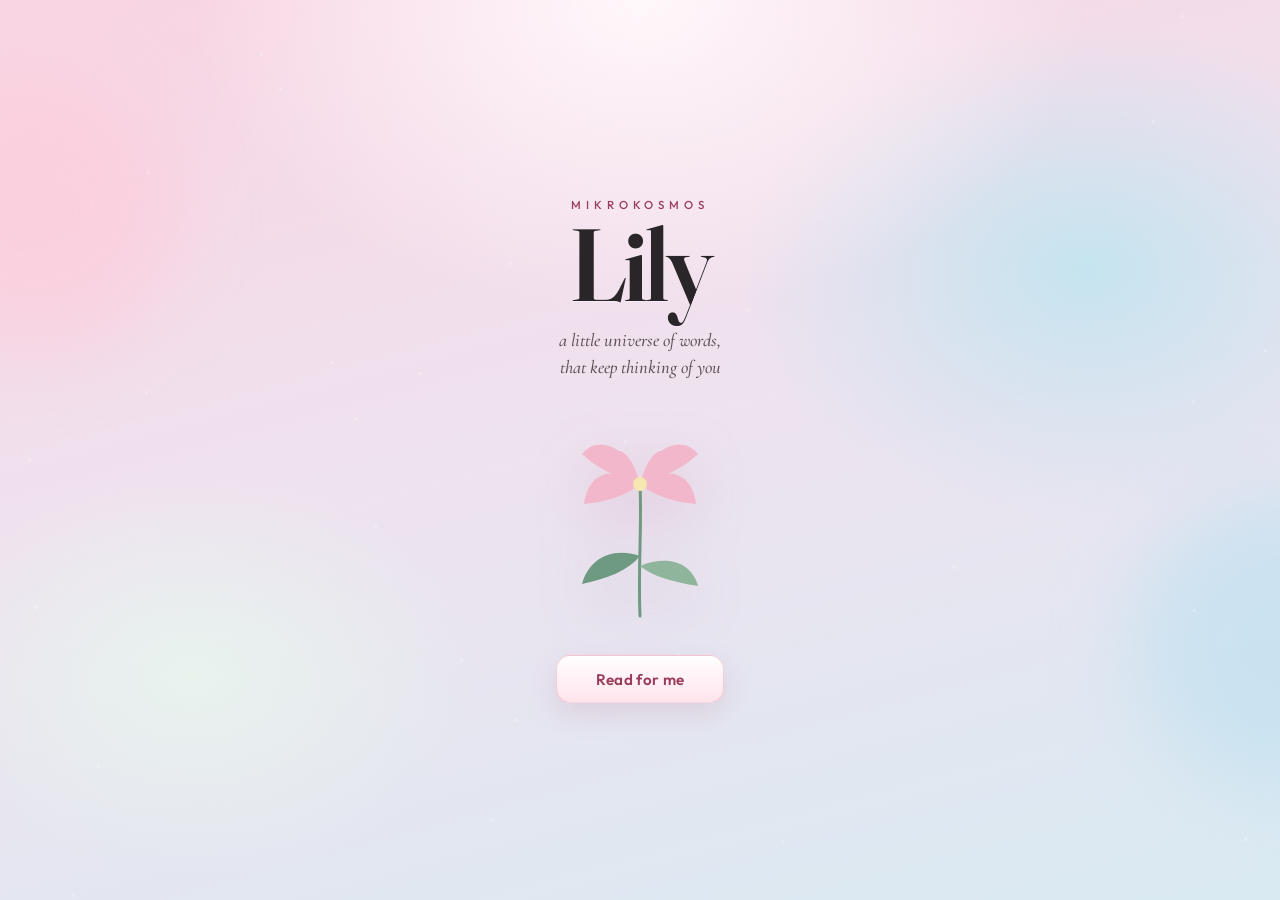
==== for-lily.html @ b0ace785 "update to page" ====
<!DOCTYPE html>
<html lang="en">

<head>
    <meta charset="UTF-8" />
    <meta name="viewport" content="width=device-width, initial-scale=1.0, viewport-fit=cover" />
    <meta name="theme-color" content="#f3c4d4" />
    <meta name="description" content="Mikrokosmos — quiet words written for Lily." />
    <title>Lily — Mikrokosmos</title>
    <link rel="preconnect" href="https://fonts.googleapis.com" />
    <link rel="preconnect" href="https://fonts.gstatic.com" crossorigin />
    <link
        href="https://fonts.googleapis.com/css2?family=Cormorant+Garamond:ital,wght@0,500;0,600;1,500&family=Fraunces:opsz,wght@9..144,500;9..144,600&family=Noto+Serif+Myanmar:wght@400;500;600&family=Outfit:wght@400;500;600&display=swap"
        rel="stylesheet" />
    <link rel="stylesheet" href="./for-lily.css" />
</head>

<body>
    <div class="sky" aria-hidden="true">
        <div class="sky__glow sky__glow--a"></div>
        <div class="sky__glow sky__glow--b"></div>
        <div class="sky__stars" id="sky-stars"></div>
        <div class="sky__petals" id="sky-petals"></div>
    </div>

    <a class="skip-link" href="#reader">Skip to quotes</a>

    <!-- Cover: brand-first hero -->
    <section id="cover" class="cover" aria-label="Cover for Lily">
        <div class="cover__stage">
            <p class="cover__whisper">mikrokosmos</p>
            <h1 class="cover__brand">Lily</h1>
            <p class="cover__line">a little universe of words,<br />that keep thinking of you</p>

            <div class="cover__bloom" aria-hidden="true">
                <svg class="lily-svg" viewBox="0 0 200 220" fill="none" xmlns="http://www.w3.org/2000/svg">
                    <path class="lily-svg__stem" d="M100 210 C98 160, 102 120, 100 78" stroke="currentColor"
                        stroke-width="3" stroke-linecap="round" />
                    <path class="lily-svg__leaf" d="M100 150 C70 140, 48 155, 42 178 C68 172, 88 165, 100 150Z"
                        fill="currentColor" />
                    <path class="lily-svg__leaf lily-svg__leaf--r"
                        d="M100 160 C130 148, 152 158, 158 180 C132 176, 112 170, 100 160Z" fill="currentColor" />
                    <g class="lily-svg__bloom">
                        <path d="M100 78 C88 40, 58 28, 42 48 C56 62, 78 72, 100 78Z" fill="currentColor" />
                        <path d="M100 78 C112 40, 142 28, 158 48 C144 62, 122 72, 100 78Z" fill="currentColor" />
                        <path d="M100 78 C70 58, 48 68, 44 98 C66 96, 86 90, 100 78Z" fill="currentColor" />
                        <path d="M100 78 C130 58, 152 68, 156 98 C134 96, 114 90, 100 78Z" fill="currentColor" />
                        <path d="M100 78 C92 48, 78 36, 70 52 C78 62, 90 72, 100 78Z" fill="currentColor" />
                        <path d="M100 78 C108 48, 122 36, 130 52 C122 62, 110 72, 100 78Z" fill="currentColor" />
                        <circle cx="100" cy="78" r="7" fill="#f7e7b0" />
                    </g>
                </svg>
            </div>

            <button type="button" class="cover__cta" id="enter-btn">
                Read for me
            </button>
        </div>
    </section>

    <!-- One-quote-per-page reader -->
    <section id="reader" class="reader is-hidden" aria-label="Quote pages" hidden>
        <header class="reader__top">
            <button type="button" class="icon-btn" id="back-cover" aria-label="Back to cover">
                <span aria-hidden="true">←</span>
            </button>
            <p class="reader__mark">for Lily</p>
            <p class="reader__count" id="page-count" aria-live="polite">1 / 1</p>
        </header>

        <div class="reader__stage" id="quote-stage">
            <article class="quote" id="quote-card" aria-live="polite">
                <p class="quote__title" id="quote-title" hidden></p>
                <p class="quote__body" id="quote-body"></p>
                <p class="quote__author" id="quote-author" hidden></p>
            </article>
        </div>

        <nav class="reader__nav" aria-label="Quote navigation">
            <button type="button" class="nav-btn" id="prev-btn" aria-label="Previous quote">
                Prev
            </button>
            <div class="reader__dots" id="progress-track" aria-hidden="true">
                <span class="reader__progress" id="progress-fill"></span>
            </div>
            <button type="button" class="nav-btn nav-btn--primary" id="next-btn" aria-label="Next quote">
                Next
            </button>
        </nav>

        <p class="reader__hint" id="swipe-hint">swipe or tap next</p>
    </section>

    <script src="./for-lily.js" defer></script>
</body>

</html>
---- for-lily.css ----
/* ==========================================================================
   For Lily — Mikrokosmos
   Mobile-first for OnePlus-class phones (~360–430px), scales up gracefully
   ========================================================================== */

:root {
  --rose-50: #fff7f9;
  --rose-100: #ffe4ec;
  --rose-200: #f7c1d2;
  --rose-300: #ef9bb5;
  --rose-500: #d96b8a;
  --rose-700: #9a3d5a;
  --sky-100: #e8f4f8;
  --sky-200: #c5e4ef;
  --mint-100: #e8f3ee;
  --ink: #2a2528;
  --ink-soft: #5c5156;
  --paper: rgba(255, 250, 252, 0.72);
  --champagne: #e8cf9a;
  --stem: #6f9a82;
  --leaf: #8fb59c;

  --font-brand: "Fraunces", "Cormorant Garamond", Georgia, serif;
  --font-quote: "Cormorant Garamond", "Noto Serif Myanmar", Georgia, serif;
  --font-mm: "Noto Serif Myanmar", "Cormorant Garamond", Georgia, serif;
  --font-ui: "Outfit", system-ui, sans-serif;

  --safe-top: env(safe-area-inset-top, 0px);
  --safe-bottom: env(safe-area-inset-bottom, 0px);
  --page-pad: clamp(1rem, 4.5vw, 1.5rem);

  --ease-soft: cubic-bezier(0.22, 1, 0.36, 1);
  --dur: 480ms;
}

*,
*::before,
*::after {
  box-sizing: border-box;
}

html,
body {
  margin: 0;
  min-height: 100%;
  min-height: 100dvh;
}

body {
  font-family: var(--font-ui);
  color: var(--ink);
  background: #f6dbe6;
  overflow-x: hidden;
  -webkit-font-smoothing: antialiased;
  text-rendering: optimizeLegibility;
}

button {
  font: inherit;
  color: inherit;
  border: 0;
  background: none;
  cursor: pointer;
  -webkit-tap-highlight-color: transparent;
}

.is-hidden,
[hidden] {
  display: none !important;
}

.skip-link {
  position: absolute;
  left: -999px;
  top: 0;
  z-index: 100;
  padding: 0.75rem 1rem;
  background: var(--ink);
  color: #fff;
}

.skip-link:focus {
  left: 0.75rem;
  top: calc(0.75rem + var(--safe-top));
}

/* --------------------------------------------------------------------------
   Atmosphere
   -------------------------------------------------------------------------- */

.sky {
  position: fixed;
  inset: 0;
  z-index: 0;
  pointer-events: none;
  overflow: hidden;
  background:
    radial-gradient(120% 80% at 50% -10%, #fff8fb 0%, transparent 55%),
    radial-gradient(90% 70% at 100% 20%, var(--sky-200) 0%, transparent 50%),
    radial-gradient(80% 60% at 0% 80%, var(--mint-100) 0%, transparent 45%),
    linear-gradient(165deg, #f9d4e2 0%, #f0e0ef 42%, #d9eaf2 100%);
}

.sky__glow {
  position: absolute;
  border-radius: 50%;
  filter: blur(40px);
  opacity: 0.55;
  animation: drift 14s var(--ease-soft) infinite alternate;
}

.sky__glow--a {
  width: 55vw;
  height: 55vw;
  max-width: 280px;
  max-height: 280px;
  top: 8%;
  left: -8%;
  background: #ffc9d8;
}

.sky__glow--b {
  width: 60vw;
  height: 60vw;
  max-width: 300px;
  max-height: 300px;
  right: -12%;
  bottom: 12%;
  background: #b9dff0;
  animation-delay: -4s;
}

.sky__stars,
.sky__petals {
  position: absolute;
  inset: 0;
}

.star {
  position: absolute;
  width: 3px;
  height: 3px;
  border-radius: 50%;
  background: rgba(255, 255, 255, 0.9);
  box-shadow: 0 0 6px rgba(255, 255, 255, 0.55);
  animation: twinkle var(--twinkle, 3s) ease-in-out infinite;
  opacity: 0.35;
}

.petal {
  position: absolute;
  top: -5vh;
  width: var(--petal-w, 12px);
  height: var(--petal-h, 16px);
  border-radius: 70% 70% 60% 60% / 80% 80% 40% 40%;
  background: linear-gradient(160deg, #ffe0ea, #f2a8bf 55%, #e890a8);
  opacity: var(--petal-opacity, 0.55);
  animation: fall var(--fall, 12s) linear infinite;
  will-change: transform, opacity;
}

.petal--soft {
  filter: blur(0.2px);
  background: linear-gradient(160deg, #fff0f5, #f7c1d2);
}

@keyframes drift {
  from {
    transform: translate3d(0, 0, 0);
  }

  to {
    transform: translate3d(18px, 24px, 0);
  }
}

@keyframes twinkle {
  0%,
  100% {
    opacity: 0.2;
    transform: scale(0.8);
  }

  50% {
    opacity: 0.85;
    transform: scale(1.15);
  }
}

@keyframes fall {
  0% {
    transform: translate3d(0, 0, 0) rotate(var(--rot, 0deg));
    opacity: 0;
  }

  10% {
    opacity: var(--petal-opacity, 0.55);
  }

  85% {
    opacity: var(--petal-opacity, 0.55);
  }

  100% {
    transform: translate3d(var(--drift-x, 40px), 115vh, 0) rotate(calc(var(--rot, 0deg) + 300deg));
    opacity: 0;
  }
}

/* --------------------------------------------------------------------------
   Cover — one composition, brand first
   -------------------------------------------------------------------------- */

.cover {
  position: relative;
  z-index: 1;
  min-height: 100dvh;
  min-height: 100svh;
  display: grid;
  place-items: center;
  padding: calc(var(--page-pad) + var(--safe-top)) var(--page-pad)
    calc(var(--page-pad) + var(--safe-bottom));
}

.cover__stage {
  width: min(100%, 26rem);
  text-align: center;
  animation: rise-in 900ms var(--ease-soft) both;
}

.cover__whisper {
  margin: 0 0 0.35rem;
  font-family: var(--font-ui);
  font-size: 0.72rem;
  font-weight: 500;
  letter-spacing: 0.42em;
  text-transform: uppercase;
  color: var(--rose-700);
  opacity: 0.75;
  animation: fade-soft 1.1s var(--ease-soft) 0.15s both;
}

.cover__brand {
  margin: 0;
  font-family: var(--font-brand);
  font-weight: 600;
  font-size: clamp(4.6rem, 22vw, 6.4rem);
  line-height: 0.92;
  letter-spacing: -0.03em;
  color: var(--ink);
  text-shadow: 0 1px 0 rgba(255, 255, 255, 0.35);
  animation: brand-in 1s var(--ease-soft) 0.05s both;
}

.cover__line {
  margin: 1rem auto 0;
  max-width: 16rem;
  font-family: var(--font-quote);
  font-size: 1.15rem;
  font-style: italic;
  font-weight: 500;
  line-height: 1.45;
  color: var(--ink-soft);
  animation: fade-soft 1.1s var(--ease-soft) 0.35s both;
}

.cover__bloom {
  margin: 1.6rem auto 1.8rem;
  width: min(52vw, 11.5rem);
  color: #f2b4c7;
  animation: bloom-sway 5.5s ease-in-out infinite;
  filter: drop-shadow(0 18px 28px rgba(180, 90, 120, 0.18));
}

.lily-svg {
  display: block;
  width: 100%;
  height: auto;
}

.lily-svg__stem,
.lily-svg__leaf {
  color: var(--stem);
}

.lily-svg__leaf--r {
  color: var(--leaf);
}

.lily-svg__bloom {
  color: #f3b7cb;
  transform-origin: 100px 90px;
  animation: petal-breathe 4.2s ease-in-out infinite;
}

.cover__cta {
  display: inline-flex;
  align-items: center;
  justify-content: center;
  min-height: 3rem;
  min-width: 10.5rem;
  padding: 0.85rem 1.6rem;
  border-radius: 0.9rem;
  background: linear-gradient(180deg, #fff 0%, var(--rose-100) 100%);
  color: var(--rose-700);
  font-weight: 600;
  font-size: 0.95rem;
  letter-spacing: 0.02em;
  border: 1px solid rgba(217, 107, 138, 0.28);
  box-shadow: 0 10px 28px rgba(180, 90, 120, 0.16);
  transition:
    transform 200ms var(--ease-soft),
    box-shadow 200ms var(--ease-soft);
  animation: fade-soft 1s var(--ease-soft) 0.55s both;
}

.cover__cta:hover,
.cover__cta:focus-visible {
  transform: translateY(-2px);
  box-shadow: 0 14px 32px rgba(180, 90, 120, 0.22);
  outline: none;
}

.cover__cta:active {
  transform: translateY(1px);
}

.cover.is-leaving .cover__stage {
  animation: cover-out 420ms var(--ease-soft) forwards;
}

@keyframes rise-in {
  from {
    opacity: 0;
    transform: translateY(18px);
  }

  to {
    opacity: 1;
    transform: translateY(0);
  }
}

@keyframes brand-in {
  from {
    opacity: 0;
    transform: translateY(24px) scale(0.96);
    letter-spacing: 0.08em;
  }

  to {
    opacity: 1;
    transform: translateY(0) scale(1);
    letter-spacing: -0.03em;
  }
}

@keyframes fade-soft {
  from {
    opacity: 0;
    transform: translateY(10px);
  }

  to {
    opacity: 1;
    transform: translateY(0);
  }
}

@keyframes bloom-sway {
  0%,
  100% {
    transform: rotate(-2deg) translateY(0);
  }

  50% {
    transform: rotate(2.5deg) translateY(-6px);
  }
}

@keyframes petal-breathe {
  0%,
  100% {
    transform: scale(1);
  }

  50% {
    transform: scale(1.03);
  }
}

@keyframes cover-out {
  to {
    opacity: 0;
    transform: translateY(-16px) scale(0.98);
  }
}

/* --------------------------------------------------------------------------
   Reader — one quote per viewport page
   -------------------------------------------------------------------------- */

.reader {
  position: relative;
  z-index: 1;
  min-height: 100dvh;
  min-height: 100svh;
  display: grid;
  grid-template-rows: auto 1fr auto auto;
  padding: calc(0.65rem + var(--safe-top)) var(--page-pad)
    calc(0.85rem + var(--safe-bottom));
  gap: 0.4rem;
  animation: reader-in var(--dur) var(--ease-soft) both;
  /* Phone frame comfort: keep content in a readable column */
  width: min(100%, 28rem);
  margin-inline: auto;
}

.reader.is-entering {
  animation-name: reader-in;
}

@keyframes reader-in {
  from {
    opacity: 0;
    transform: translateY(20px);
  }

  to {
    opacity: 1;
    transform: translateY(0);
  }
}

.reader__top {
  display: grid;
  grid-template-columns: 2.5rem 1fr auto;
  align-items: center;
  gap: 0.5rem;
  min-height: 2.75rem;
}

.icon-btn {
  width: 2.5rem;
  height: 2.5rem;
  border-radius: 0.75rem;
  display: grid;
  place-items: center;
  color: var(--rose-700);
  background: rgba(255, 255, 255, 0.45);
  border: 1px solid rgba(217, 107, 138, 0.18);
  transition: background 160ms ease;
}

.icon-btn:active {
  background: rgba(255, 255, 255, 0.75);
}

.reader__mark {
  margin: 0;
  text-align: center;
  font-size: 0.78rem;
  font-weight: 500;
  letter-spacing: 0.18em;
  text-transform: lowercase;
  color: var(--rose-700);
  opacity: 0.8;
}

.reader__count {
  margin: 0;
  font-variant-numeric: tabular-nums;
  font-size: 0.78rem;
  font-weight: 500;
  color: var(--ink-soft);
  min-width: 3.5rem;
  text-align: right;
}

.reader__stage {
  display: grid;
  place-items: center;
  min-height: 0;
  touch-action: pan-y;
  user-select: none;
  -webkit-user-select: none;
}

.quote {
  width: 100%;
  max-height: 100%;
  overflow: auto;
  padding: 1.35rem 1.15rem 1.5rem;
  border-radius: 1.15rem;
  background: var(--paper);
  border: 1px solid rgba(255, 255, 255, 0.65);
  backdrop-filter: blur(10px);
  -webkit-backdrop-filter: blur(10px);
  box-shadow: 0 18px 40px rgba(140, 80, 110, 0.1);
  text-align: center;
  transition:
    transform var(--dur) var(--ease-soft),
    opacity var(--dur) var(--ease-soft);
}

.quote.is-exit-next {
  opacity: 0;
  transform: translateX(-18px);
}

.quote.is-exit-prev {
  opacity: 0;
  transform: translateX(18px);
}

.quote.is-enter-next {
  animation: quote-in-next var(--dur) var(--ease-soft) both;
}

.quote.is-enter-prev {
  animation: quote-in-prev var(--dur) var(--ease-soft) both;
}

@keyframes quote-in-next {
  from {
    opacity: 0;
    transform: translateX(22px);
  }

  to {
    opacity: 1;
    transform: translateX(0);
  }
}

@keyframes quote-in-prev {
  from {
    opacity: 0;
    transform: translateX(-22px);
  }

  to {
    opacity: 1;
    transform: translateX(0);
  }
}

.quote__title {
  margin: 0 0 0.85rem;
  font-family: var(--font-brand);
  font-size: clamp(1.15rem, 4.8vw, 1.4rem);
  font-weight: 600;
  color: var(--rose-700);
  letter-spacing: 0.01em;
}

.quote__body {
  margin: 0;
  font-family: var(--font-quote);
  font-size: clamp(1.2rem, 5.2vw, 1.55rem);
  font-weight: 500;
  line-height: 1.65;
  white-space: pre-line;
  color: var(--ink);
}

.quote__body.is-mm {
  font-family: var(--font-mm);
  font-size: clamp(1.05rem, 4.6vw, 1.28rem);
  line-height: 1.85;
  font-weight: 500;
}

.quote__body.is-short {
  font-size: clamp(1.45rem, 6.2vw, 1.9rem);
  line-height: 1.55;
}

.quote__body.is-short.is-mm {
  font-size: clamp(1.2rem, 5.2vw, 1.5rem);
  line-height: 1.75;
}

.quote__author {
  margin: 1.15rem 0 0;
  font-family: var(--font-ui);
  font-size: 0.8rem;
  font-weight: 500;
  letter-spacing: 0.04em;
  color: var(--ink-soft);
}

.reader__nav {
  display: grid;
  grid-template-columns: auto 1fr auto;
  align-items: center;
  gap: 0.65rem;
  margin-top: 0.35rem;
}

.nav-btn {
  min-height: 2.7rem;
  min-width: 4.4rem;
  padding: 0.55rem 0.95rem;
  border-radius: 0.8rem;
  font-size: 0.88rem;
  font-weight: 600;
  color: var(--ink-soft);
  background: rgba(255, 255, 255, 0.42);
  border: 1px solid rgba(90, 70, 80, 0.1);
  transition:
    transform 160ms var(--ease-soft),
    background 160ms ease,
    opacity 160ms ease;
}

.nav-btn--primary {
  color: var(--rose-700);
  background: linear-gradient(180deg, #fff 0%, var(--rose-100) 100%);
  border-color: rgba(217, 107, 138, 0.25);
}

.nav-btn:active:not(:disabled) {
  transform: scale(0.97);
}

.nav-btn:disabled {
  opacity: 0.35;
  cursor: not-allowed;
}

.reader__dots {
  position: relative;
  height: 4px;
  border-radius: 999px;
  background: rgba(255, 255, 255, 0.45);
  overflow: hidden;
}

.reader__progress {
  display: block;
  height: 100%;
  width: 0%;
  border-radius: inherit;
  background: linear-gradient(90deg, var(--rose-300), var(--champagne));
  transition: width 320ms var(--ease-soft);
}

.reader__hint {
  margin: 0.15rem 0 0;
  text-align: center;
  font-size: 0.7rem;
  letter-spacing: 0.12em;
  text-transform: lowercase;
  color: var(--ink-soft);
  opacity: 0.55;
  transition: opacity 400ms ease;
}

.reader__hint.is-gone {
  opacity: 0;
}

/* --------------------------------------------------------------------------
   Responsive — larger phones / small tablets / desktop preview
   -------------------------------------------------------------------------- */

/* OnePlus / tall Android phones often sit around 360–430 CSS px */
@media (min-width: 390px) {
  .quote {
    padding: 1.6rem 1.4rem 1.75rem;
  }
}

@media (min-width: 600px) {
  .cover__bloom {
    width: 12.5rem;
  }

  .quote__body {
    font-size: 1.65rem;
  }

  .quote__body.is-mm {
    font-size: 1.35rem;
  }
}

@media (min-width: 900px) {
  .sky {
    background:
      radial-gradient(70% 70% at 50% 0%, #fff8fb 0%, transparent 50%),
      radial-gradient(50% 50% at 85% 30%, var(--sky-200) 0%, transparent 55%),
      radial-gradient(45% 45% at 15% 75%, var(--mint-100) 0%, transparent 50%),
      linear-gradient(165deg, #f9d4e2 0%, #efe2ef 45%, #d9eaf2 100%);
  }

  .reader,
  .cover__stage {
    width: min(100%, 26rem);
  }
}

@media (prefers-reduced-motion: reduce) {
  *,
  *::before,
  *::after {
    animation-duration: 0.01ms !important;
    animation-iteration-count: 1 !important;
    transition-duration: 0.01ms !important;
  }

  .sky__glow,
  .cover__bloom,
  .lily-svg__bloom {
    animation: none !important;
  }
}
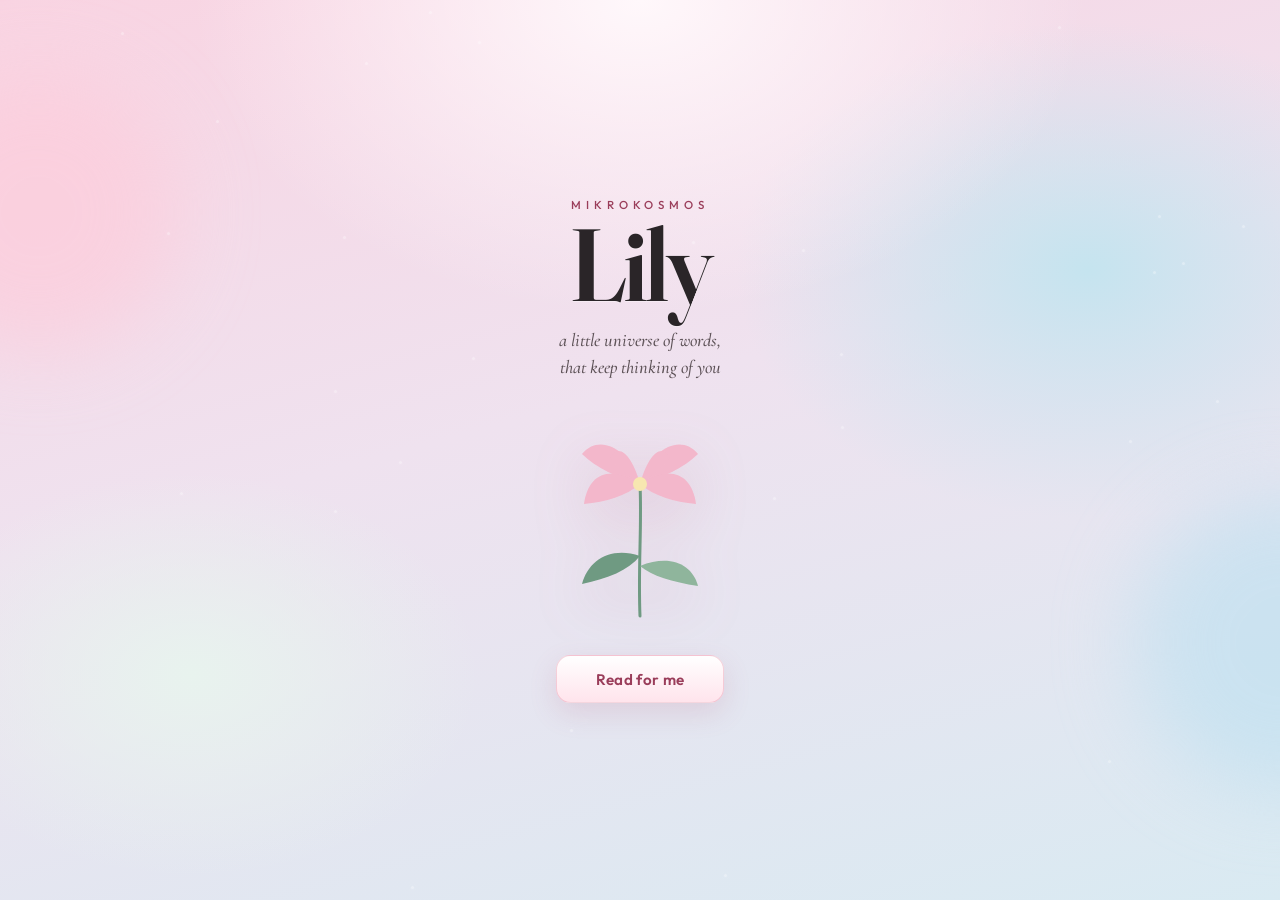
==== commit 89932e0f: "jump to" ====
--- a/for-lily.html
+++ b/for-lily.html
@@ -65,7 +65,7 @@
                 <span aria-hidden="true">←</span>
             </button>
             <p class="reader__mark">for Lily</p>
-            <p class="reader__count" id="page-count" aria-live="polite">1 / 1</p>
+            <span class="reader__top-spacer" aria-hidden="true"></span>
         </header>
 
         <div class="reader__stage" id="quote-stage">
@@ -80,15 +80,27 @@
             <button type="button" class="nav-btn" id="prev-btn" aria-label="Previous quote">
                 Prev
             </button>
-            <div class="reader__dots" id="progress-track" aria-hidden="true">
-                <span class="reader__progress" id="progress-fill"></span>
+            <div class="reader__progress-wrap">
+                <button type="button" class="reader__count-btn" id="scrubber-toggle"
+                    aria-expanded="false" aria-controls="quote-scrubber" aria-label="Open quote index">
+                    <span id="page-count" aria-live="polite">1 / 1</span>
+                </button>
+
+                <div class="quote-scrubber" id="quote-scrubber" hidden>
+                    <div class="quote-scrubber__chip" id="scrubber-chip" aria-live="polite" hidden>
+                        <span class="quote-scrubber__chip-num" id="scrubber-chip-num"></span>
+                        <span class="quote-scrubber__chip-peek" id="scrubber-chip-peek"></span>
+                    </div>
+                    <div class="quote-scrubber__arc" id="scrubber-track" role="listbox" aria-label="Jump to quote">
+                    </div>
+                </div>
             </div>
             <button type="button" class="nav-btn nav-btn--primary" id="next-btn" aria-label="Next quote">
                 Next
             </button>
         </nav>
 
-        <p class="reader__hint" id="swipe-hint">swipe or tap next</p>
+        <p class="reader__hint" id="swipe-hint">swipe, or tap the page count</p>
     </section>
 
     <script src="./for-lily.js" defer></script>
--- a/for-lily.css
+++ b/for-lily.css
@@ -477,6 +477,11 @@
   text-align: right;
 }
 
+.reader__top-spacer {
+  width: 2.5rem;
+  height: 2.5rem;
+}
+
 .reader__stage {
   display: grid;
   place-items: center;
@@ -629,21 +634,41 @@
   cursor: not-allowed;
 }
 
-.reader__dots {
+.reader__progress-wrap {
   position: relative;
-  height: 4px;
+  display: flex;
+  justify-content: center;
+  align-items: center;
+  min-width: 0;
+}
+
+.reader__count-btn {
+  appearance: none;
+  border: 1px solid transparent;
   border-radius: 999px;
-  background: rgba(255, 255, 255, 0.45);
-  overflow: hidden;
-}
-
-.reader__progress {
-  display: block;
-  height: 100%;
-  width: 0%;
-  border-radius: inherit;
-  background: linear-gradient(90deg, var(--rose-300), var(--champagne));
-  transition: width 320ms var(--ease-soft);
+  background: rgba(255, 255, 255, 0.42);
+  color: var(--ink-soft);
+  font: inherit;
+  font-variant-numeric: tabular-nums;
+  font-size: 0.82rem;
+  font-weight: 600;
+  min-height: 2.7rem;
+  padding: 0.45rem 0.95rem;
+  cursor: pointer;
+  transition: background 160ms ease, border-color 160ms ease, color 160ms ease;
+}
+
+.reader__count-btn:hover,
+.reader__count-btn:focus-visible {
+  background: rgba(255, 255, 255, 0.62);
+  border-color: rgba(217, 107, 138, 0.28);
+  outline: none;
+}
+
+.reader__count-btn[aria-expanded="true"] {
+  background: rgba(255, 255, 255, 0.78);
+  border-color: rgba(217, 107, 138, 0.35);
+  color: var(--rose-700);
 }
 
 .reader__hint {
@@ -661,6 +686,155 @@
   opacity: 0;
 }
 
+/* BOTTOM ARC SCRUBBER — fan above page count */
+.quote-scrubber {
+  position: absolute;
+  left: 50%;
+  bottom: calc(100% + 0.35rem);
+  transform: translateX(-50%);
+  z-index: 12;
+  width: min(92vw, 22rem);
+  height: min(42vw, 11rem);
+  pointer-events: none;
+  opacity: 0;
+  visibility: hidden;
+  transition: opacity 0.22s ease, visibility 0.22s ease;
+}
+
+.quote-scrubber.is-open {
+  pointer-events: auto;
+  opacity: 1;
+  visibility: visible;
+}
+
+.quote-scrubber[hidden] {
+  display: block !important;
+  pointer-events: none;
+  opacity: 0;
+  visibility: hidden;
+}
+
+.quote-scrubber.is-open[hidden] {
+  pointer-events: auto;
+  opacity: 1;
+  visibility: visible;
+}
+
+.quote-scrubber__arc {
+  position: absolute;
+  inset: 0;
+}
+
+.quote-scrubber__tick {
+  position: absolute;
+  width: 28px;
+  height: 28px;
+  margin: 0;
+  padding: 0;
+  border: 0;
+  border-radius: 50%;
+  background: transparent;
+  cursor: pointer;
+  display: grid;
+  place-items: center;
+  transform: translate(-50%, -50%) scale(0.55);
+  opacity: 0;
+  transition:
+    transform 0.28s var(--ease-soft),
+    opacity 0.22s ease;
+  -webkit-tap-highlight-color: transparent;
+}
+
+.quote-scrubber.is-open .quote-scrubber__tick {
+  opacity: 1;
+  transform: translate(-50%, -50%) scale(1);
+  transition-delay: var(--tick-delay, 0ms);
+}
+
+.quote-scrubber__tick::before {
+  content: "";
+  width: 8px;
+  height: 8px;
+  border-radius: 50%;
+  background: color-mix(in srgb, var(--rose-500) 55%, white);
+  box-shadow: 0 1px 4px rgba(180, 90, 120, 0.18);
+  transition: width 0.15s ease, height 0.15s ease, background 0.15s ease, box-shadow 0.15s ease;
+}
+
+.quote-scrubber__tick:hover::before,
+.quote-scrubber__tick:focus-visible::before {
+  width: 11px;
+  height: 11px;
+  background: var(--rose-500);
+}
+
+.quote-scrubber__tick.is-active::before {
+  width: 12px;
+  height: 12px;
+  background: var(--rose-700);
+  box-shadow: 0 0 0 4px rgba(239, 155, 181, 0.4);
+}
+
+.quote-scrubber__tick:focus-visible {
+  outline: none;
+}
+
+.quote-scrubber__chip {
+  position: absolute;
+  left: 50%;
+  top: 50%;
+  transform: translateX(-50%);
+  max-width: min(70vw, 16rem);
+  padding: 0.4rem 0.7rem;
+  border-radius: 0.75rem;
+  border: 1px solid rgba(255, 255, 255, 0.75);
+  background: rgba(255, 250, 252, 0.94);
+  backdrop-filter: blur(10px);
+  -webkit-backdrop-filter: blur(10px);
+  box-shadow: 0 10px 28px rgba(180, 90, 120, 0.14);
+  pointer-events: none;
+  opacity: 0;
+  visibility: hidden;
+  transition: opacity 0.18s ease, visibility 0.18s ease;
+  text-align: center;
+  z-index: 2;
+}
+
+.quote-scrubber__chip.is-visible {
+  opacity: 1;
+  visibility: visible;
+}
+
+.quote-scrubber__chip[hidden] {
+  display: block !important;
+  opacity: 0;
+  visibility: hidden;
+}
+
+.quote-scrubber__chip.is-visible[hidden] {
+  opacity: 1;
+  visibility: visible;
+}
+
+.quote-scrubber__chip-num {
+  display: block;
+  font-family: var(--font-brand);
+  font-size: 0.9rem;
+  font-weight: 600;
+  color: var(--rose-700);
+}
+
+.quote-scrubber__chip-peek {
+  display: block;
+  margin-top: 0.12rem;
+  font-size: 0.75rem;
+  line-height: 1.35;
+  color: var(--ink-soft);
+  white-space: nowrap;
+  overflow: hidden;
+  text-overflow: ellipsis;
+}
+
 /* --------------------------------------------------------------------------
    Responsive — larger phones / small tablets / desktop preview
    -------------------------------------------------------------------------- */
@@ -715,4 +889,11 @@
   .lily-svg__bloom {
     animation: none !important;
   }
-}
+
+  .quote-scrubber__tick,
+  .quote-scrubber__chip,
+  .quote-scrubber {
+    transition: none !important;
+    transition-delay: 0ms !important;
+  }
+}
